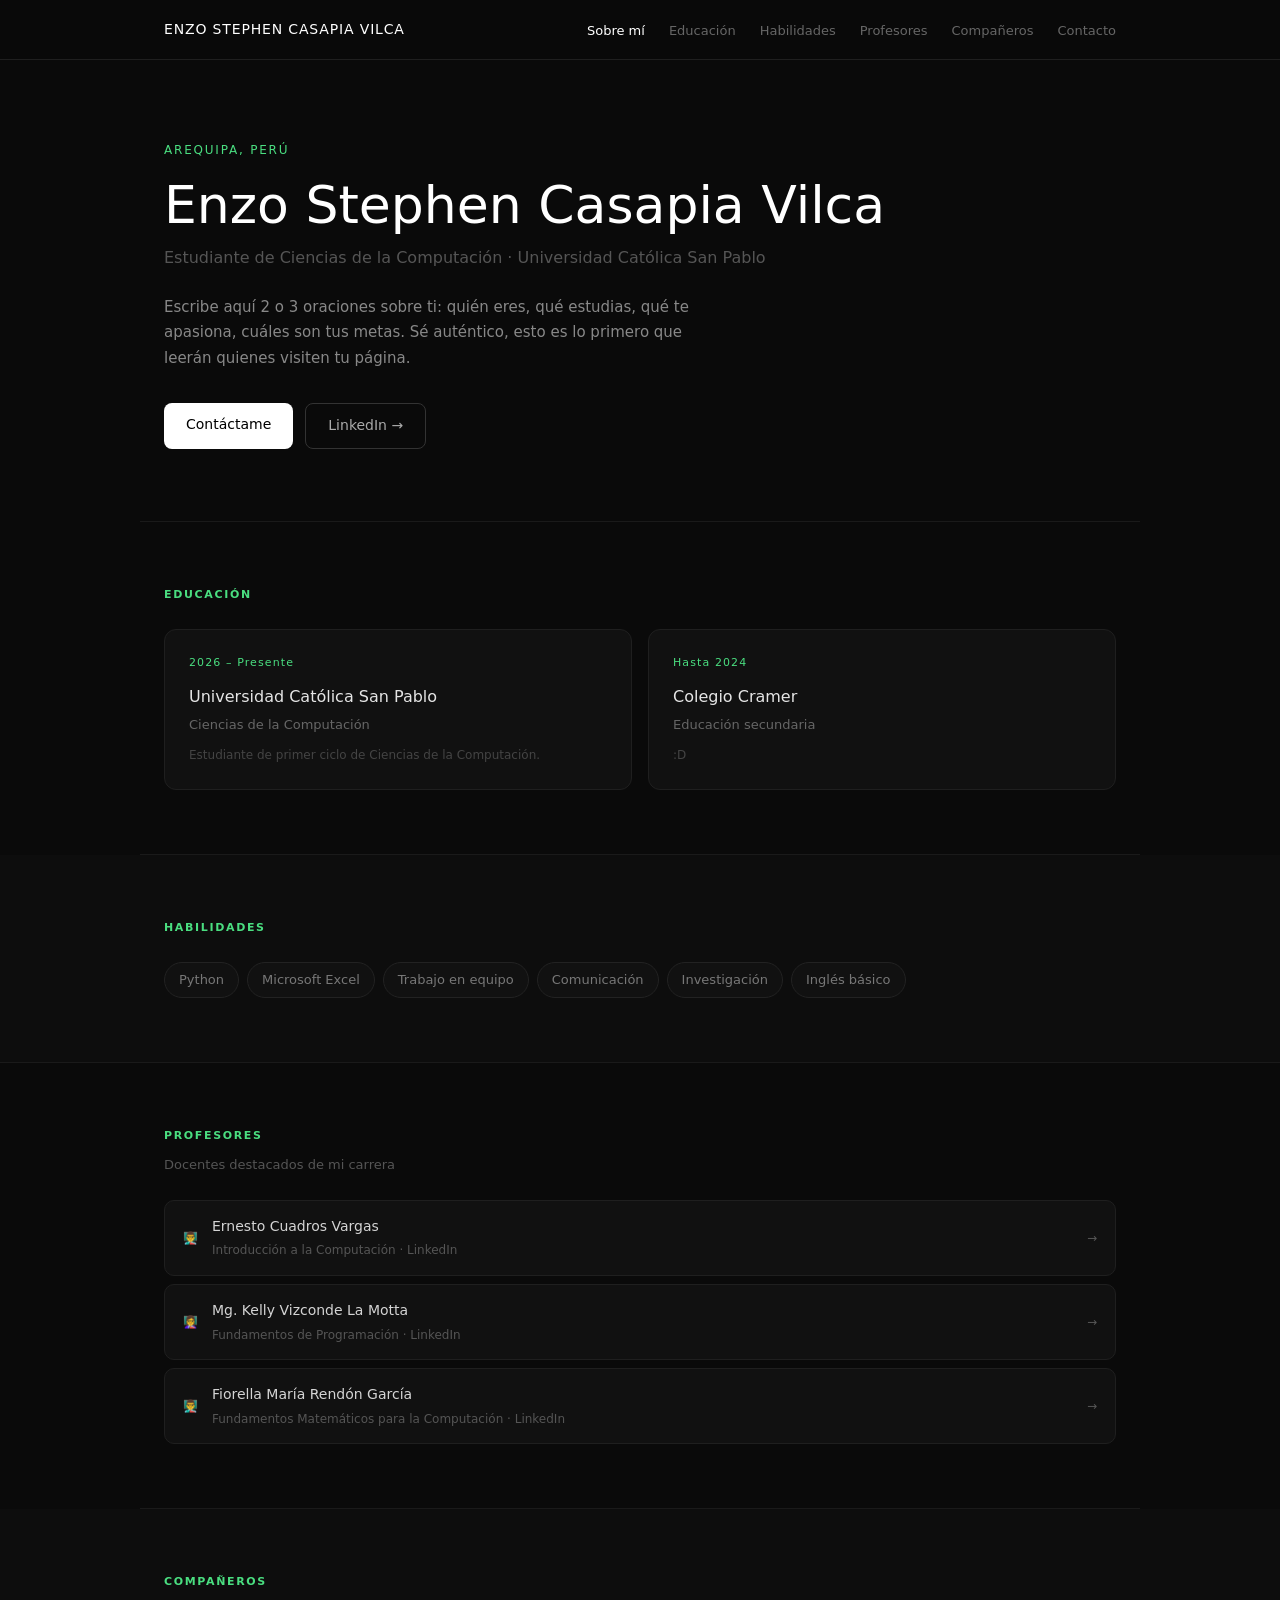
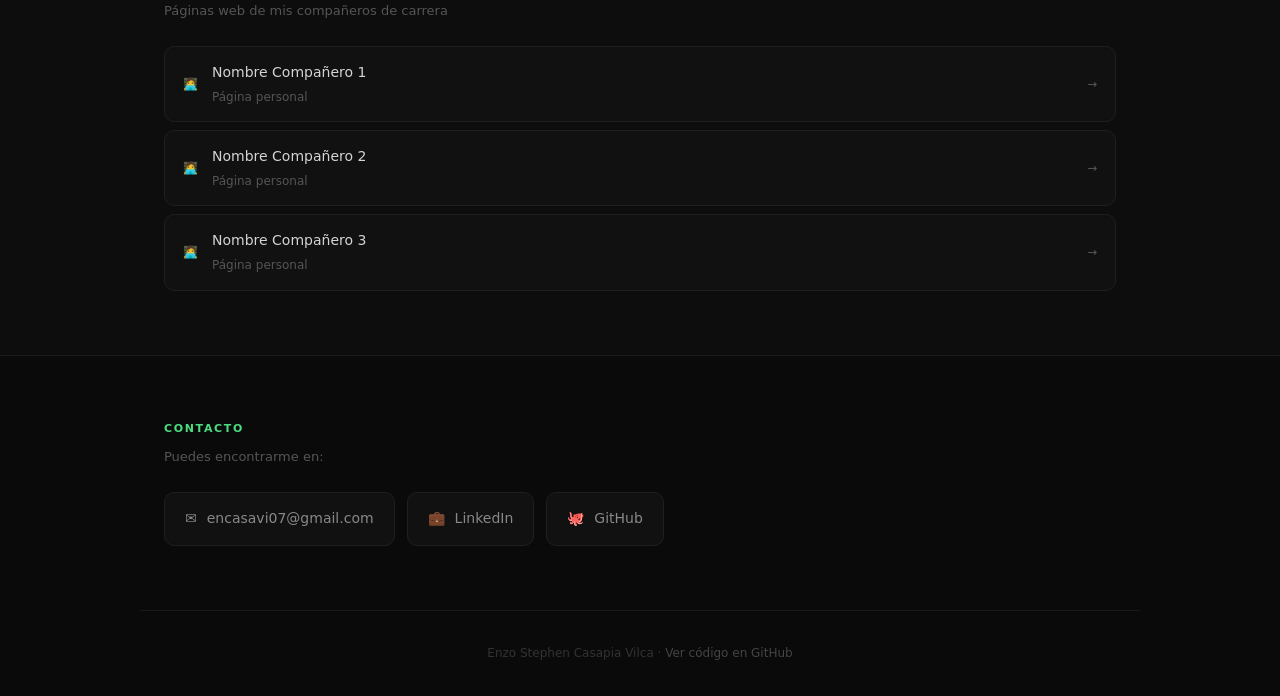
==== index.html @ 0efdcf2b "Mi página web" ====
<!DOCTYPE html>
<html lang="es">
<head>
  <meta charset="UTF-8" />
  <meta name="viewport" content="width=device-width, initial-scale=1.0" />

  <!-- SEO: Tu nombre exacto aquí para aparecer en Google -->
  <title>Enzo Stephen Casapia Vilca — Estudiante de Ciencias de la Computación</title>
  <meta name="description" content="Soy Enzo Stephen Casapia Vilca, estudiante de Ciencias de la Computación en Universidad Católica San Pablo. Conoce mi perfil académico, habilidades y proyectos." />
  <meta name="author" content="Enzo Stephen Casapia Vilca" />
  <meta name="keywords" content="Enzo Stephen Casapia Vilca, Ciencias de la Computación, Universidad Católica San Pablo, Arequipa, estudiante, CV" />

  <!-- Open Graph (para que se vea bonito al compartir en redes) -->
  <meta property="og:title" content="Enzo Stephen Casapia Vilca — Portafolio Personal" />
  <meta property="og:description" content="Estudiante de Ciencias de la Computación en Universidad Católica San Pablo." />
  <meta property="og:type" content="website" />
  <meta property="og:url" content="https://enzostephencasapiavilca.github.io" />

  <link rel="stylesheet" href="style.css" />
</head>
<body>

  <!-- BARRA DE NAVEGACIÓN -->
  <header>
    <nav>
      <span class="nav-nombre">Enzo Stephen Casapia Vilca</span>
      <ul>
        <li><a href="#sobre-mi">Sobre mí</a></li>
        <li><a href="#educacion">Educación</a></li>
        <li><a href="#habilidades">Habilidades</a></li>
        <li><a href="#profesores">Profesores</a></li>
        <li><a href="#compañeros">Compañeros</a></li>
        <li><a href="#contacto">Contacto</a></li>
      </ul>
    </nav>
  </header>

  <!-- SECCIÓN HÉROE (presentación principal) -->
  <section id="sobre-mi" class="hero">
    <div class="hero-contenido">
      <p class="etiqueta"> Arequipa, Perú</p>
      <h1>Enzo Stephen Casapia Vilca</h1>
      <p class="subtitulo">Estudiante de Ciencias de la Computación · Universidad Católica San Pablo</p>
      <p class="bio">
        Escribe aquí 2 o 3 oraciones sobre ti: quién eres, qué estudias,
        qué te apasiona, cuáles son tus metas. Sé auténtico, esto es lo
        primero que leerán quienes visiten tu página.
      </p>
      <div class="hero-botones">
        <a href="#contacto" class="btn-primario">Contáctame</a>
        <a href="https://www.linkedin.com/in/enzo-casapia-vilca-0873713b1/" target="_blank" class="btn-secundario">LinkedIn →</a>
      </div>
    </div>
  </section>

  <!-- SECCIÓN EDUCACIÓN -->
  <section id="educacion" class="seccion">
    <h2>Educación</h2>
    <div class="tarjetas">

      <div class="tarjeta">
        <span class="año">2026 – Presente</span>
        <h3>Universidad Católica San Pablo</h3>
        <p>Ciencias de la Computación</p>
        <p class="detalle">Estudiante de primer ciclo de Ciencias de la Computación.</p>
      </div>

      <div class="tarjeta">
        <span class="año">Hasta 2024</span>
        <h3>Colegio Cramer</h3>
        <p>Educación secundaria</p>
        <p class="detalle">:D</p>
      </div>

    </div>
  </section>

  <!-- SECCIÓN HABILIDADES -->
  <section id="habilidades" class="seccion fondo-alt">
    <h2>Habilidades</h2>
    <div class="tags-grid">
      <span class="tag">Python</span>
      <span class="tag">Microsoft Excel</span>
      <span class="tag">Trabajo en equipo</span>
      <span class="tag">Comunicación</span>
      <span class="tag">Investigación</span>
      <span class="tag">Inglés básico</span>
    </div>
  </section>

  <!-- SECCIÓN PROFESORES -->
  <section id="profesores" class="seccion">
    <h2>Profesores</h2>
    <p class="descripcion-seccion">Docentes destacados de mi carrera</p>
    <div class="lista-links">

      <a href="https://pe.linkedin.com/in/ecuadrosv" target="_blank" class="link-card">
        <span class="link-icono">👨‍🏫</span>
        <div>
          <strong>Ernesto Cuadros Vargas</strong>
          <span>Introducción a la Computación · LinkedIn</span>
        </div>
        <span class="flecha">→</span>
      </a>

      <a href="https://pe.linkedin.com/in/kelly-vizconde-la-motta-3a57a4143" target="_blank" class="link-card">
        <span class="link-icono">👩‍🏫</span>
        <div>
          <strong>Mg. Kelly Vizconde La Motta</strong>
          <span>Fundamentos de Programación · LinkedIn</span>
        </div>
        <span class="flecha">→</span>
      </a>

      <a href="https://www.linkedin.com/in/fiorella-mar%C3%ADa-rend%C3%B3n-garc%C3%ADa-7aa9b7374/" target="_blank" class="link-card">
        <span class="link-icono">👨‍🏫</span>
        <div>
          <strong>Fiorella María Rendón García</strong>
          <span>Fundamentos Matemáticos para la Computación · LinkedIn</span>
        </div>
        <span class="flecha">→</span>
      </a>

      <!-- Copia y pega más bloques "link-card" si tienes más profesores -->

    </div>
  </section>

  <!-- SECCIÓN COMPAÑEROS -->
  <section id="compañeros" class="seccion fondo-alt">
    <h2>Compañeros</h2>
    <p class="descripcion-seccion">Páginas web de mis compañeros de carrera</p>
    <div class="lista-links">

      <a href="https://compañero1.github.io" target="_blank" class="link-card">
        <span class="link-icono">🧑‍💻</span>
        <div>
          <strong>Nombre Compañero 1</strong>
          <span>Página personal</span>
        </div>
        <span class="flecha">→</span>
      </a>

      <a href="https://compañero2.github.io" target="_blank" class="link-card">
        <span class="link-icono">🧑‍💻</span>
        <div>
          <strong>Nombre Compañero 2</strong>
          <span>Página personal</span>
        </div>
        <span class="flecha">→</span>
      </a>

      <a href="https://compañero3.github.io" target="_blank" class="link-card">
        <span class="link-icono">🧑‍💻</span>
        <div>
          <strong>Nombre Compañero 3</strong>
          <span>Página personal</span>
        </div>
        <span class="flecha">→</span>
      </a>

      <!-- Copia y pega más bloques si tienes más compañeros -->

    </div>
  </section>

  <!-- SECCIÓN CONTACTO -->
  <section id="contacto" class="seccion">
    <h2>Contacto</h2>
    <p class="descripcion-seccion">Puedes encontrarme en:</p>
    <div class="contacto-grid">
      <a href="mailto:encasavi07@gmail.com" class="contacto-item">
        <span>✉️</span>
        <span>encasavi07@gmail.com</span>
      </a>
      <a href="https://www.linkedin.com/in/enzo-casapia-vilca-0873713b1/" target="_blank" class="contacto-item">
        <span>💼</span>
        <span>LinkedIn</span>
      </a>
      <a href="https://github.com/enzovi1009-a11y" target="_blank" class="contacto-item">
        <span>🐙</span>
        <span>GitHub</span>
      </a>
    </div>
  </section>

  <!-- PIE DE PÁGINA -->
  <footer>
    <p>Enzo Stephen Casapia Vilca · <a href="https://github.com/enzovi1009-a11y/mi-pagina-web" target="_blank">Ver código en GitHub</a></p>
  </footer>

  <script src="script.js"></script>
</body>
</html>
---- style.css ----
/* =============================================
   RESET Y BASE
   ============================================= */
*, *::before, *::after {
  margin: 0;
  padding: 0;
  box-sizing: border-box;
}

html {
  scroll-behavior: smooth; /* navegación suave entre secciones */
}

body {
  background-color: #0a0a0a;
  color: #d4d4d4;
  font-family: 'Segoe UI', system-ui, -apple-system, sans-serif;
  font-size: 16px;
  line-height: 1.7;
}

a {
  color: inherit;
  text-decoration: none;
}

/* =============================================
   BARRA DE NAVEGACIÓN
   ============================================= */
header {
  position: sticky;
  top: 0;
  z-index: 100;
  background-color: rgba(10, 10, 10, 0.92);
  backdrop-filter: blur(10px);
  border-bottom: 0.5px solid #1f1f1f;
}

nav {
  max-width: 1000px;
  margin: 0 auto;
  padding: 16px 24px;
  display: flex;
  justify-content: space-between;
  align-items: center;
  flex-wrap: wrap;
  gap: 12px;
}

.nav-nombre {
  font-size: 14px;
  font-weight: 500;
  color: #ffffff;
  letter-spacing: 0.06em;
  text-transform: uppercase;
}

nav ul {
  list-style: none;
  display: flex;
  gap: 24px;
  flex-wrap: wrap;
}

nav ul li a {
  font-size: 13px;
  color: #666;
  transition: color 0.2s;
}

nav ul li a:hover {
  color: #ffffff;
}

/* =============================================
   SECCIÓN HÉROE
   ============================================= */
.hero {
  max-width: 1000px;
  margin: 0 auto;
  padding: 80px 24px 72px;
  border-bottom: 0.5px solid #1a1a1a;
}

.etiqueta {
  font-size: 12px;
  color: #4ade80;
  letter-spacing: 0.15em;
  text-transform: uppercase;
  margin-bottom: 16px;
}

.hero h1 {
  font-size: clamp(32px, 5vw, 52px);
  font-weight: 500;
  color: #ffffff;
  line-height: 1.1;
  margin-bottom: 10px;
}

.subtitulo {
  font-size: 16px;
  color: #555;
  margin-bottom: 24px;
}

.bio {
  font-size: 15px;
  color: #888;
  max-width: 560px;
  margin-bottom: 32px;
}

.hero-botones {
  display: flex;
  gap: 12px;
  flex-wrap: wrap;
}

.btn-primario {
  background-color: #ffffff;
  color: #000000;
  padding: 10px 22px;
  border-radius: 8px;
  font-size: 14px;
  font-weight: 500;
  transition: background-color 0.2s;
}

.btn-primario:hover {
  background-color: #e5e5e5;
}

.btn-secundario {
  border: 0.5px solid #333;
  color: #aaa;
  padding: 10px 22px;
  border-radius: 8px;
  font-size: 14px;
  transition: border-color 0.2s, color 0.2s;
}

.btn-secundario:hover {
  border-color: #666;
  color: #fff;
}

/* =============================================
   SECCIONES GENERALES
   ============================================= */
.seccion {
  max-width: 1000px;
  margin: 0 auto;
  padding: 64px 24px;
  border-bottom: 0.5px solid #1a1a1a;
}

.fondo-alt {
  background-color: #0d0d0d;
  max-width: 100%;
}

.fondo-alt > * {
  max-width: 1000px;
  margin-left: auto;
  margin-right: auto;
}

.fondo-alt.seccion {
  padding-left: 0;
  padding-right: 0;
}

.fondo-alt.seccion h2,
.fondo-alt.seccion .descripcion-seccion,
.fondo-alt.seccion .tags-grid,
.fondo-alt.seccion .lista-links {
  padding-left: 24px;
  padding-right: 24px;
}

.seccion h2 {
  font-size: 11px;
  color: #4ade80;
  letter-spacing: 0.15em;
  text-transform: uppercase;
  margin-bottom: 8px;
}

.descripcion-seccion {
  font-size: 13px;
  color: #555;
  margin-bottom: 24px;
}

/* =============================================
   TARJETAS DE EDUCACIÓN
   ============================================= */
.tarjetas {
  display: grid;
  grid-template-columns: repeat(auto-fit, minmax(280px, 1fr));
  gap: 16px;
  margin-top: 24px;
}

.tarjeta {
  background-color: #111;
  border: 0.5px solid #1f1f1f;
  border-radius: 12px;
  padding: 24px;
  transition: border-color 0.2s;
}

.tarjeta:hover {
  border-color: #333;
}

.año {
  font-size: 11px;
  color: #4ade80;
  letter-spacing: 0.1em;
  display: block;
  margin-bottom: 10px;
}

.tarjeta h3 {
  font-size: 16px;
  font-weight: 500;
  color: #e5e5e5;
  margin-bottom: 4px;
}

.tarjeta p {
  font-size: 13px;
  color: #666;
}

.detalle {
  margin-top: 10px;
  font-size: 12px !important;
  color: #444 !important;
  line-height: 1.6;
}

/* =============================================
   TAGS DE HABILIDADES
   ============================================= */
.tags-grid {
  display: flex;
  flex-wrap: wrap;
  gap: 8px;
  margin-top: 24px;
}

.tag {
  background-color: #111;
  border: 0.5px solid #222;
  color: #777;
  padding: 6px 14px;
  border-radius: 100px;
  font-size: 13px;
  transition: border-color 0.2s, color 0.2s;
}

.tag:hover {
  border-color: #444;
  color: #ccc;
}

/* =============================================
   LISTA DE LINKS (profesores y compañeros)
   ============================================= */
.lista-links {
  display: flex;
  flex-direction: column;
  gap: 8px;
  margin-top: 24px;
}

.link-card {
  display: flex;
  align-items: center;
  gap: 14px;
  background-color: #111;
  border: 0.5px solid #1f1f1f;
  border-radius: 10px;
  padding: 14px 18px;
  transition: border-color 0.2s, background-color 0.2s;
}

.link-card:hover {
  border-color: #333;
  background-color: #161616;
}

.link-icono {
  font-size: 20px;
  flex-shrink: 0;
}

.link-card div {
  flex: 1;
  display: flex;
  flex-direction: column;
  gap: 2px;
}

.link-card strong {
  font-size: 14px;
  color: #d4d4d4;
  font-weight: 500;
}

.link-card span {
  font-size: 12px;
  color: #555;
}

.flecha {
  color: #333;
  font-size: 16px;
  transition: color 0.2s;
}

.link-card:hover .flecha {
  color: #666;
}

/* =============================================
   SECCIÓN CONTACTO
   ============================================= */
.contacto-grid {
  display: flex;
  flex-wrap: wrap;
  gap: 12px;
  margin-top: 24px;
}

.contacto-item {
  display: flex;
  align-items: center;
  gap: 10px;
  background-color: #111;
  border: 0.5px solid #1f1f1f;
  border-radius: 10px;
  padding: 14px 20px;
  font-size: 14px;
  color: #888;
  transition: border-color 0.2s, color 0.2s;
}

.contacto-item:hover {
  border-color: #333;
  color: #e5e5e5;
}

/* =============================================
   PIE DE PÁGINA
   ============================================= */
footer {
  text-align: center;
  padding: 32px 24px;
  font-size: 12px;
  color: #333;
}

footer a {
  color: #444;
  transition: color 0.2s;
}

footer a:hover {
  color: #888;
}

/* =============================================
   RESPONSIVE (celular)
   ============================================= */
@media (max-width: 600px) {
  nav ul {
    gap: 14px;
  }
  nav ul li a {
    font-size: 11px;
  }
  .hero {
    padding: 48px 20px 48px;
  }
}
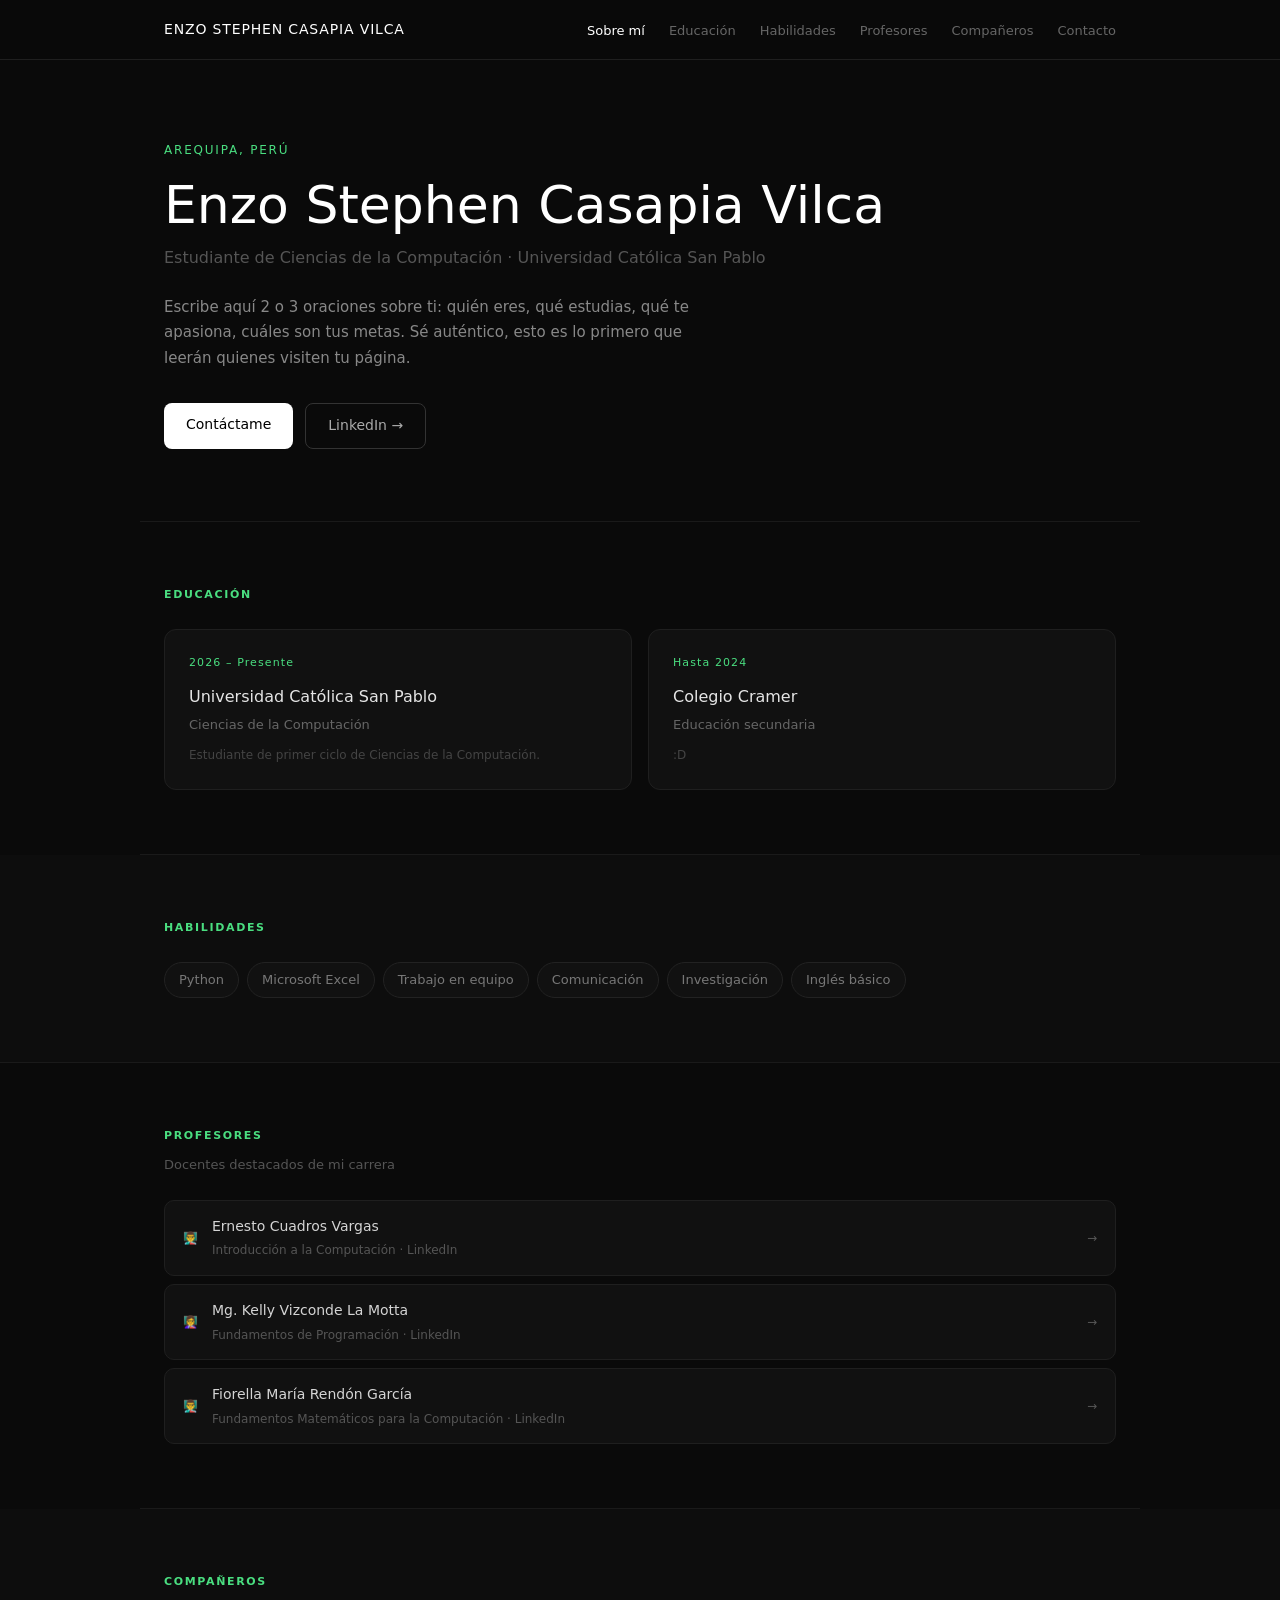
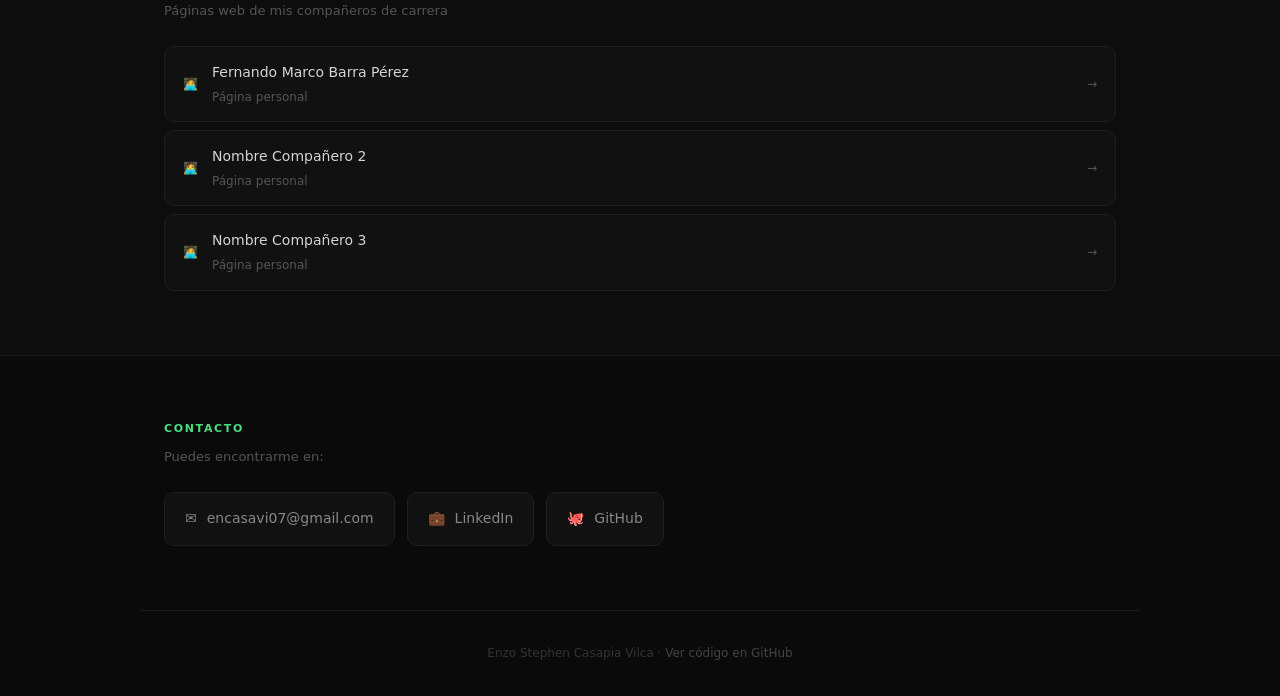
==== commit ae380b06: "Update index.html" ====
--- a/index.html
+++ b/index.html
@@ -135,13 +135,13 @@
       <a href="https://compañero1.github.io" target="_blank" class="link-card">
         <span class="link-icono">🧑‍💻</span>
         <div>
-          <strong>Nombre Compañero 1</strong>
+          <strong>Fernando Marco Barra Pérez</strong>
           <span>Página personal</span>
         </div>
         <span class="flecha">→</span>
       </a>
 
-      <a href="https://compañero2.github.io" target="_blank" class="link-card">
+      <a href="https://fernandoucsp.github.io/proyecto2/" target="_blank" class="link-card">
         <span class="link-icono">🧑‍💻</span>
         <div>
           <strong>Nombre Compañero 2</strong>
@@ -191,4 +191,4 @@
 
   <script src="script.js"></script>
 </body>
-</html>+</html>
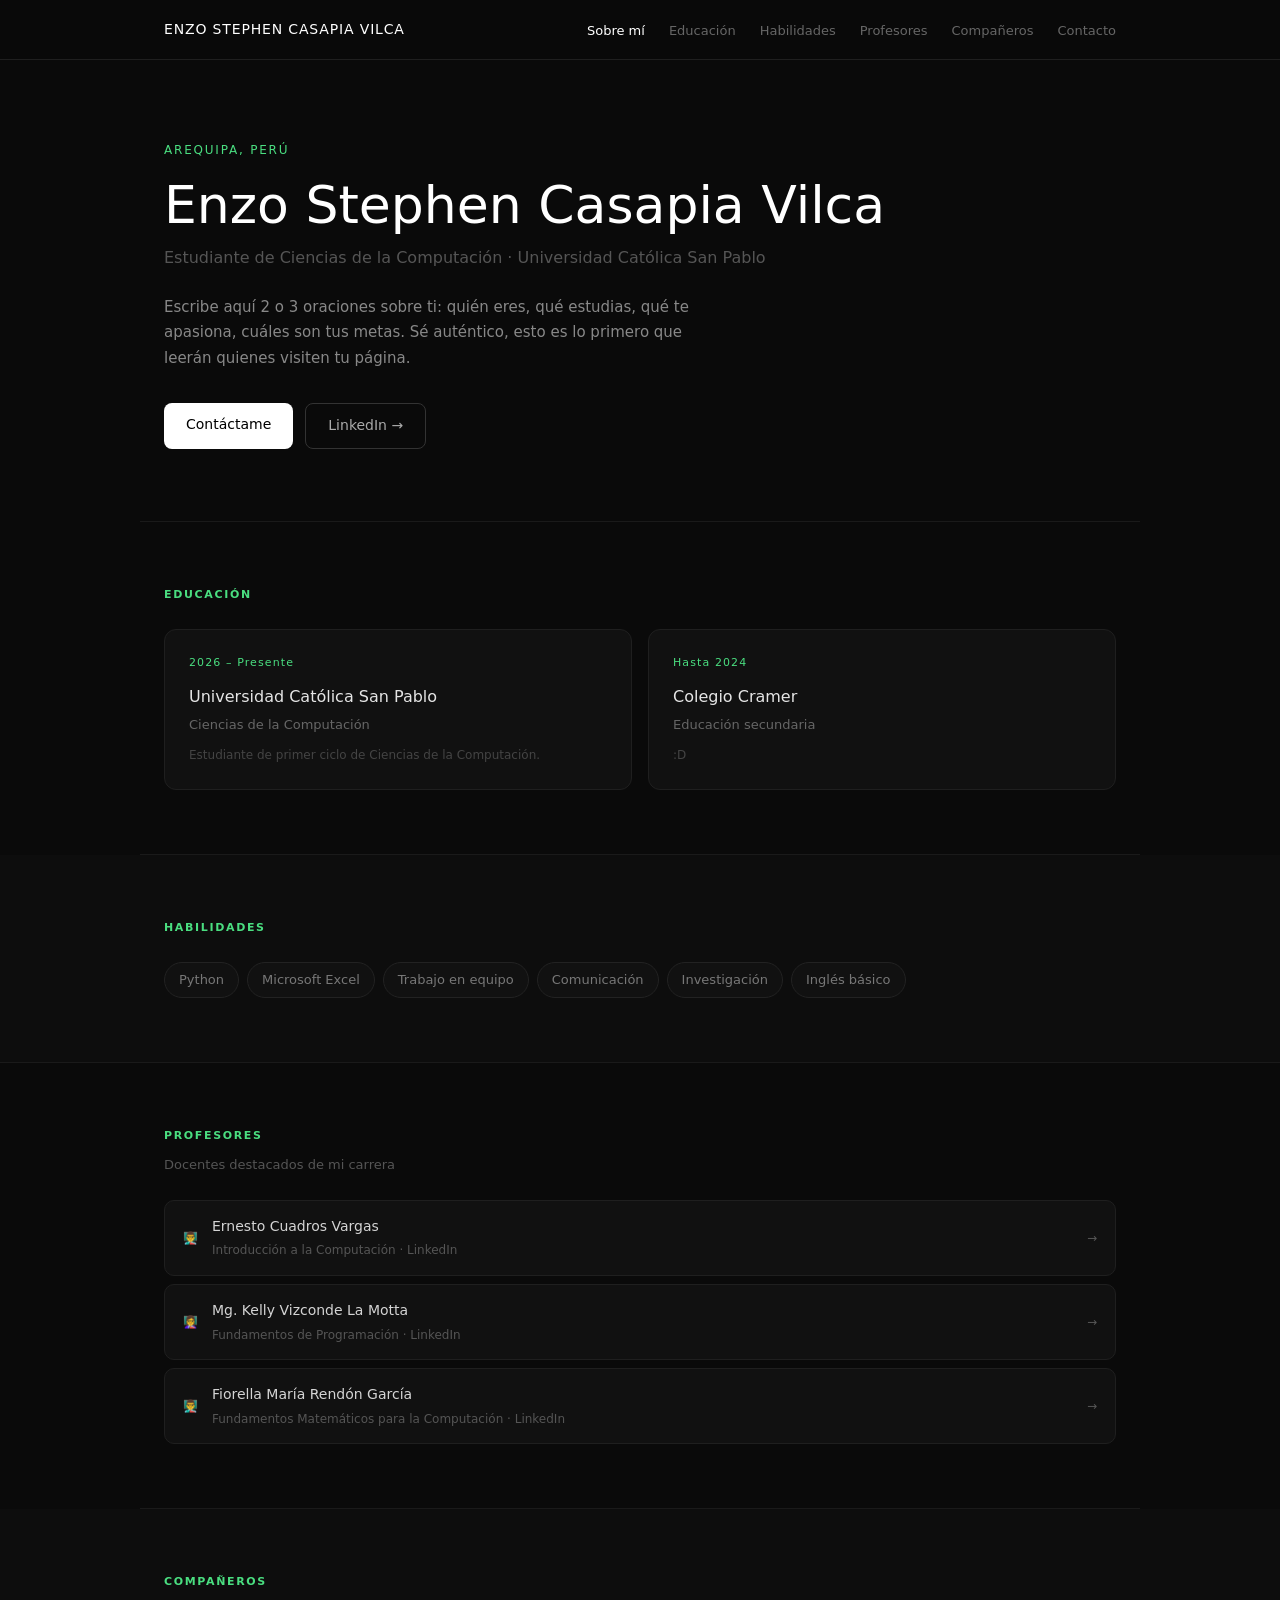
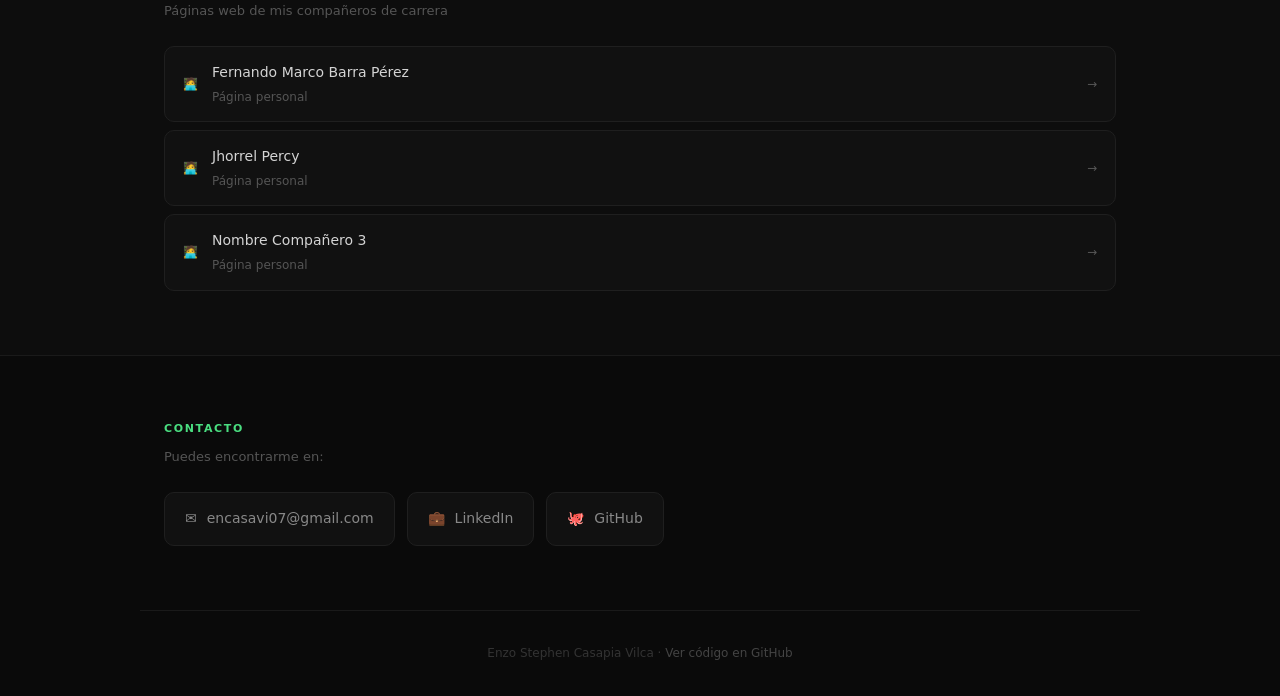
==== commit bb93afe5: "Update index.html" ====
--- a/index.html
+++ b/index.html
@@ -132,7 +132,7 @@
     <p class="descripcion-seccion">Páginas web de mis compañeros de carrera</p>
     <div class="lista-links">
 
-      <a href="https://compañero1.github.io" target="_blank" class="link-card">
+      <a href="https://fernandoucsp.github.io/proyecto2/" target="_blank" class="link-card">
         <span class="link-icono">🧑‍💻</span>
         <div>
           <strong>Fernando Marco Barra Pérez</strong>
@@ -141,10 +141,10 @@
         <span class="flecha">→</span>
       </a>
 
-      <a href="https://fernandoucsp.github.io/proyecto2/" target="_blank" class="link-card">
+      <a href="https://jhorellpercy.github.io/Pagina-del-trabajo-final/" target="_blank" class="link-card">
         <span class="link-icono">🧑‍💻</span>
         <div>
-          <strong>Nombre Compañero 2</strong>
+          <strong>Jhorrel Percy</strong>
           <span>Página personal</span>
         </div>
         <span class="flecha">→</span>
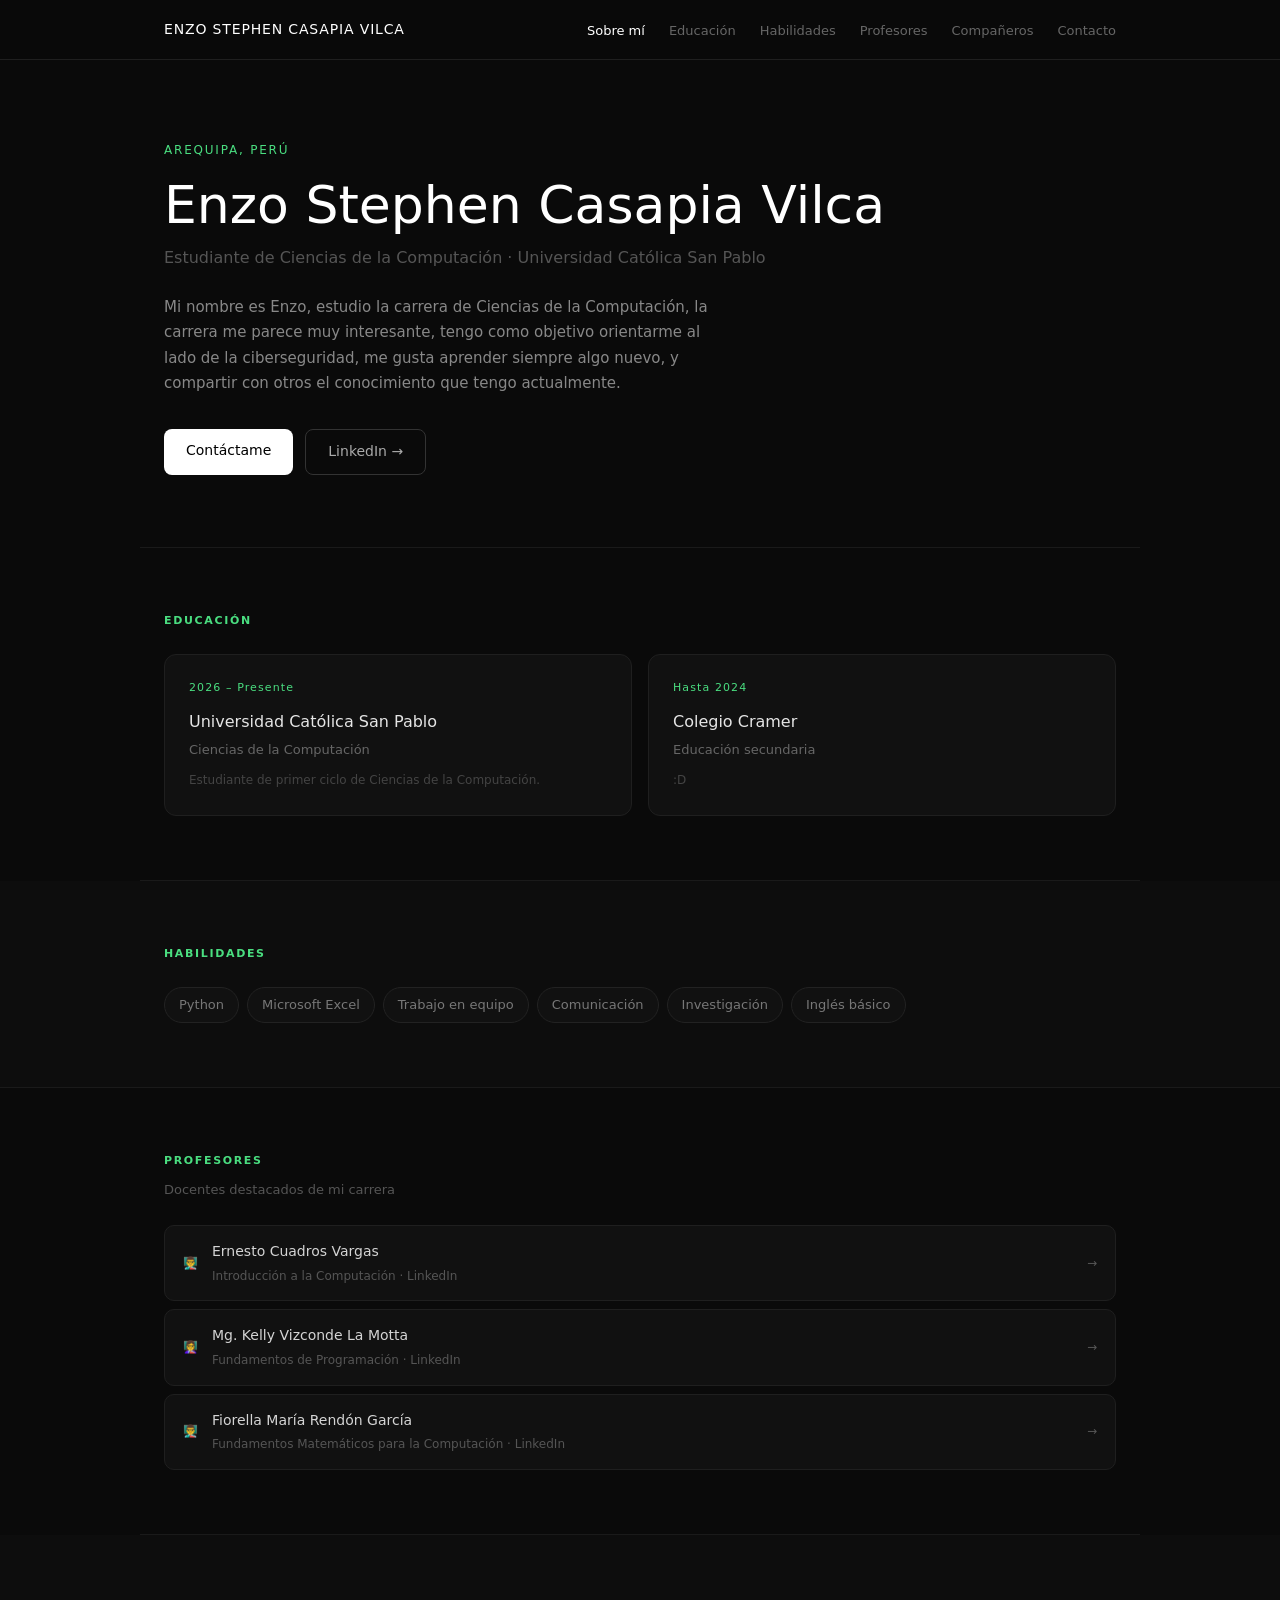
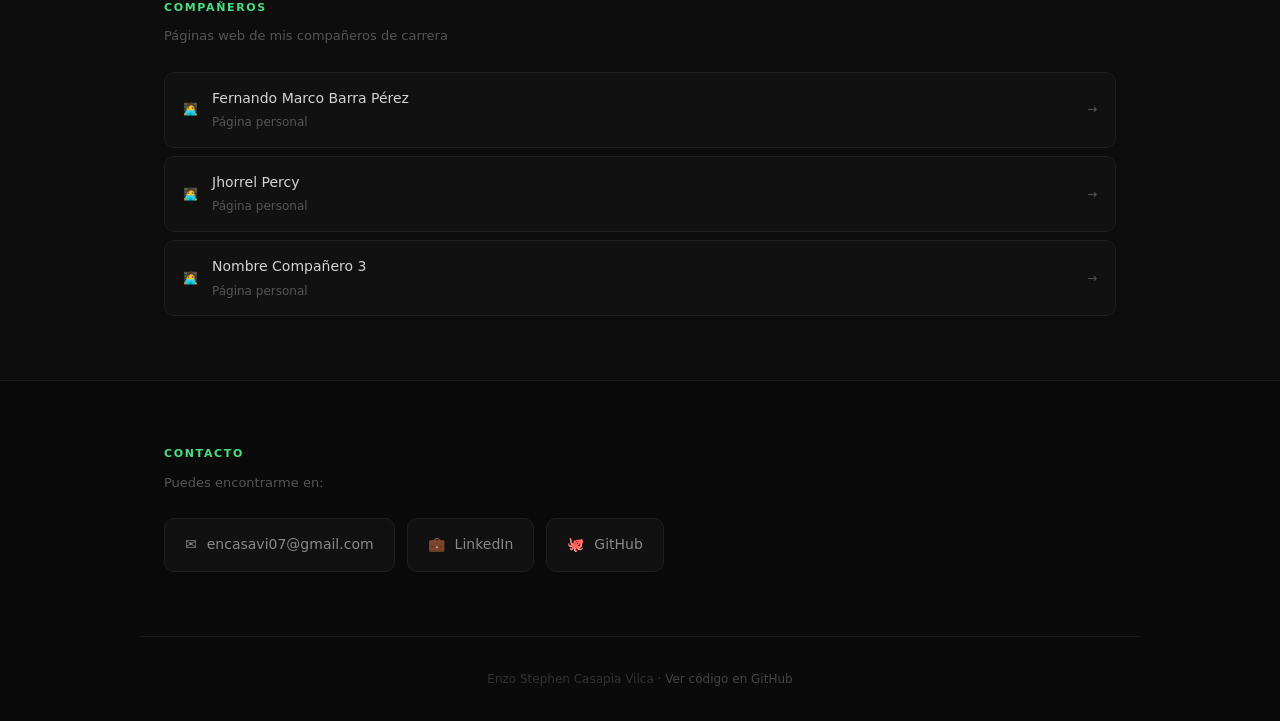
==== commit ed8764d6: "Update index.html" ====
--- a/index.html
+++ b/index.html
@@ -42,9 +42,9 @@
       <h1>Enzo Stephen Casapia Vilca</h1>
       <p class="subtitulo">Estudiante de Ciencias de la Computación · Universidad Católica San Pablo</p>
       <p class="bio">
-        Escribe aquí 2 o 3 oraciones sobre ti: quién eres, qué estudias,
-        qué te apasiona, cuáles son tus metas. Sé auténtico, esto es lo
-        primero que leerán quienes visiten tu página.
+        Mi nombre es Enzo, estudio la carrera de Ciencias de la Computación, la carrera  me parece muy interesante, tengo
+        como objetivo orientarme al lado de la ciberseguridad, me gusta aprender siempre algo nuevo, y compartir con otros
+        el conocimiento que tengo actualmente.
       </p>
       <div class="hero-botones">
         <a href="#contacto" class="btn-primario">Contáctame</a>
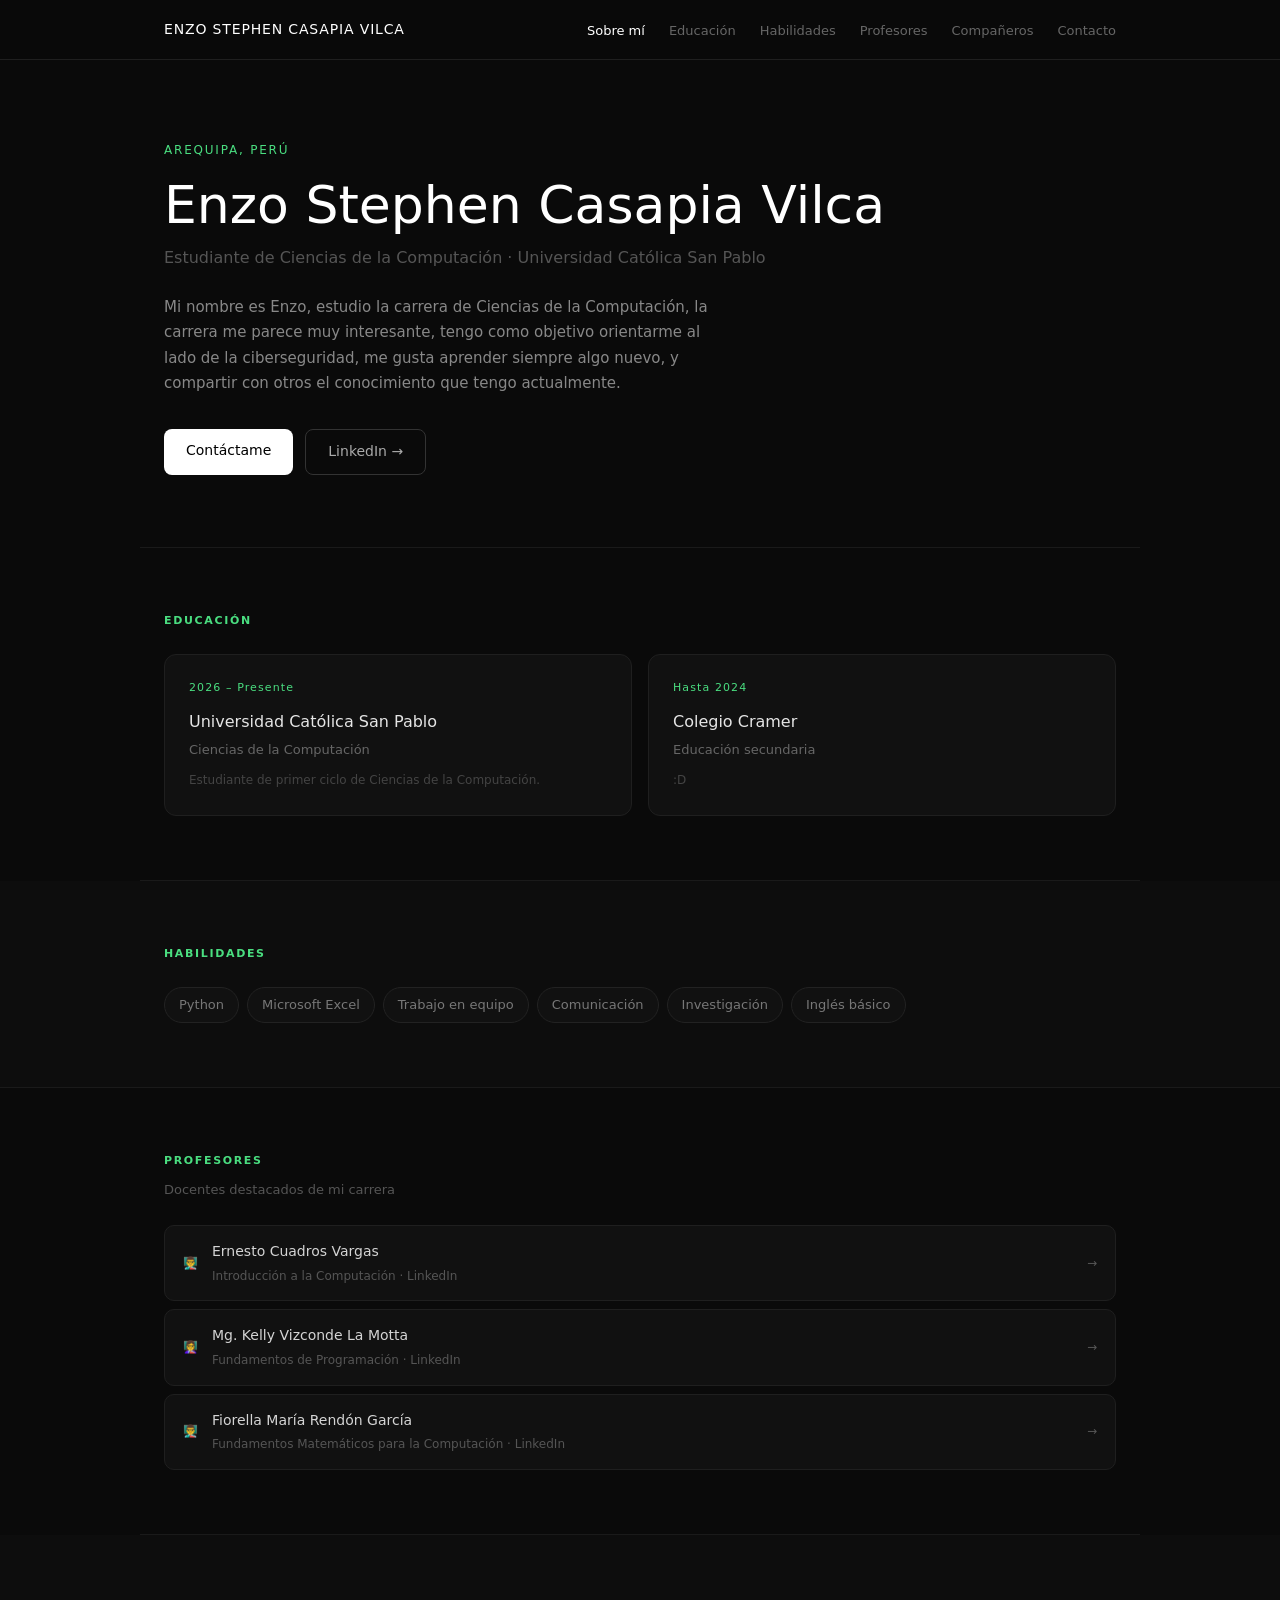
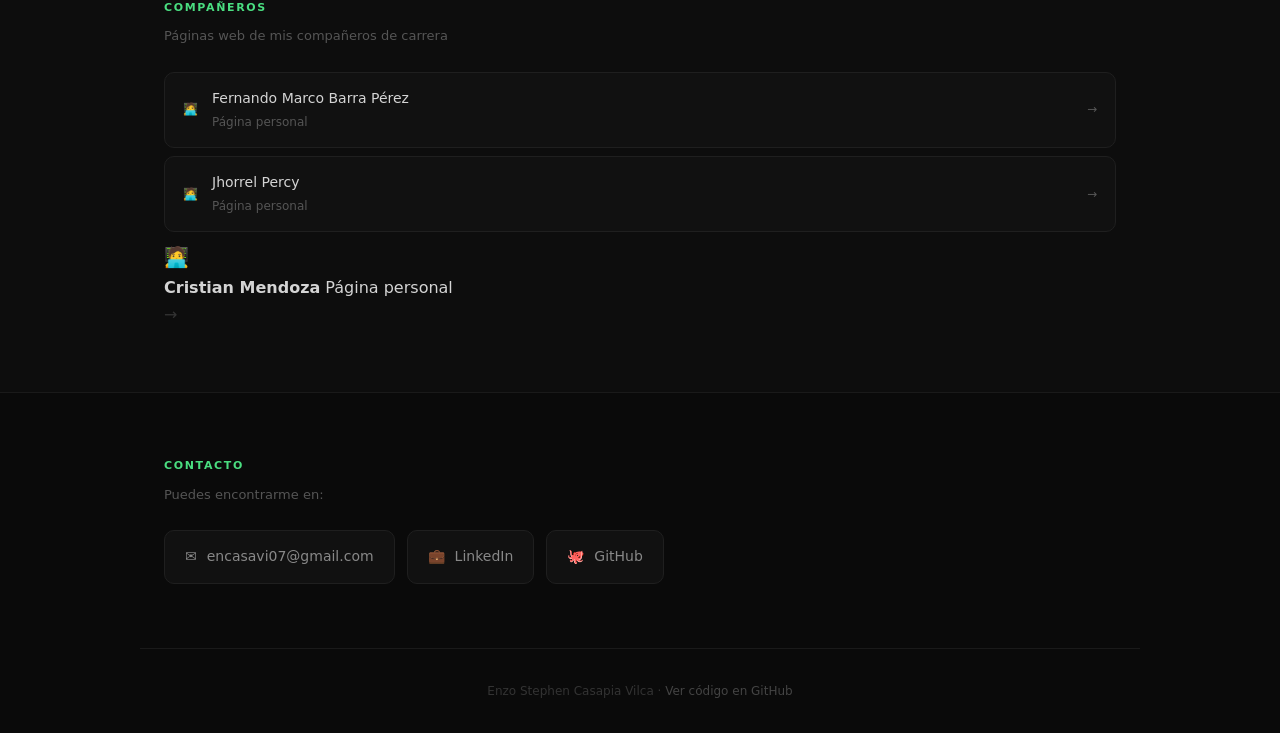
==== commit c5f0d399: "Update index.html" ====
--- a/index.html
+++ b/index.html
@@ -150,10 +150,10 @@
         <span class="flecha">→</span>
       </a>
 
-      <a href="https://compañero3.github.io" target="_blank" class="link-card">
+      <a href="https://layerlink-ops.github.io/melodian.ai/">
         <span class="link-icono">🧑‍💻</span>
         <div>
-          <strong>Nombre Compañero 3</strong>
+          <strong>Cristian Mendoza</strong>
           <span>Página personal</span>
         </div>
         <span class="flecha">→</span>
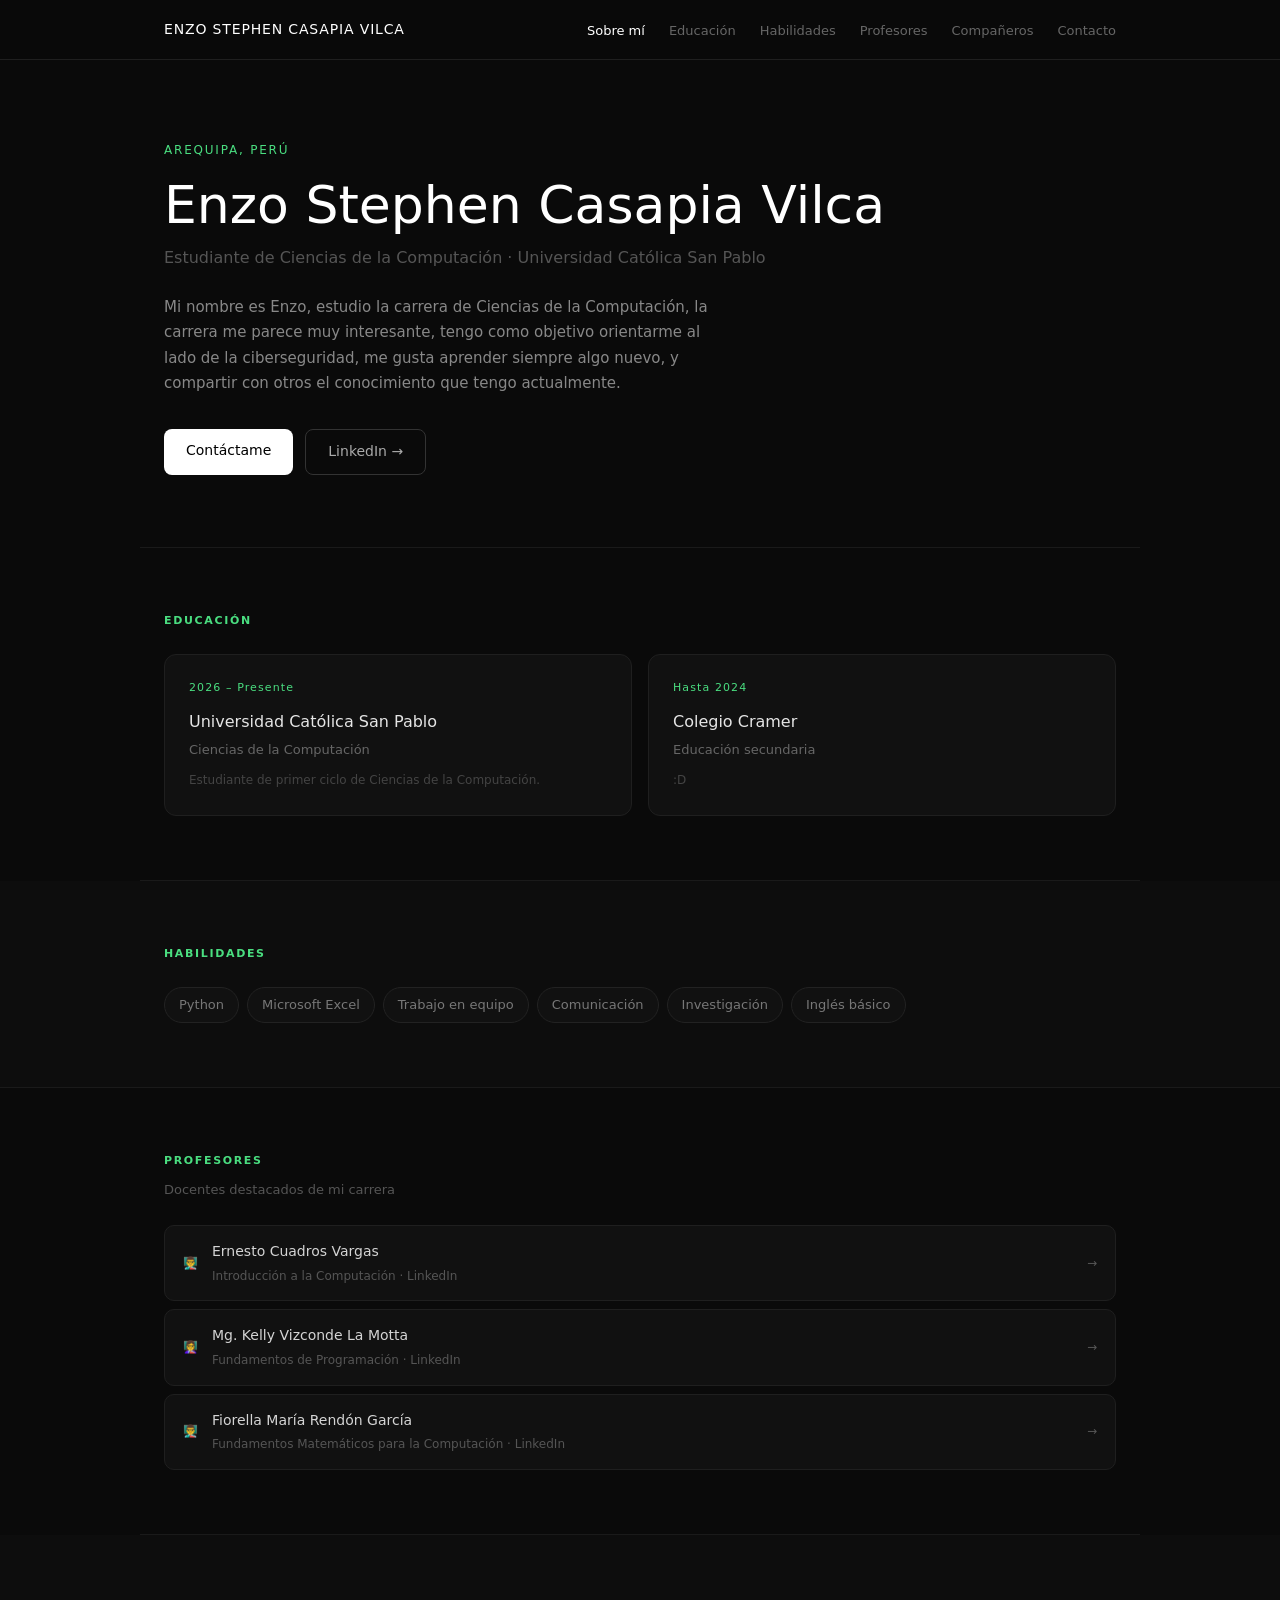
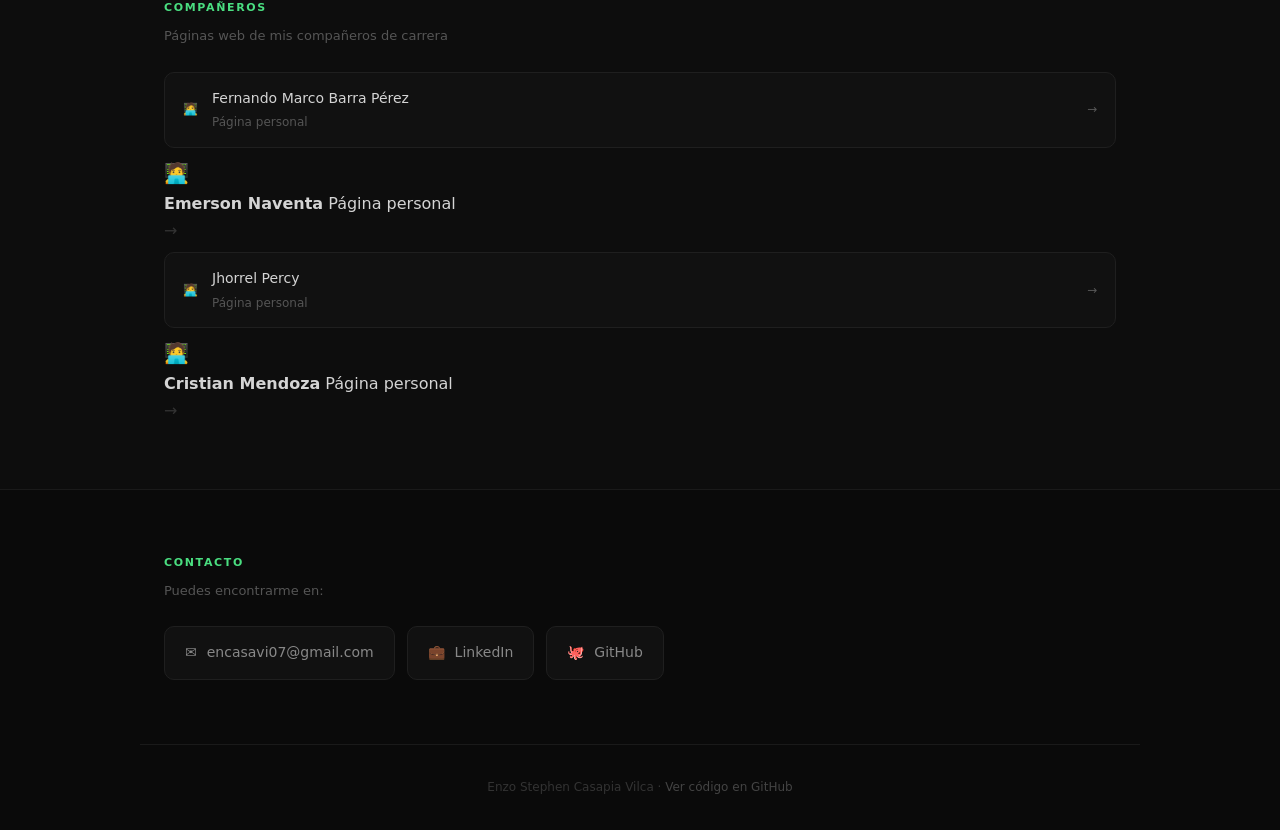
==== commit 327fc5ef: "Update index.html" ====
--- a/index.html
+++ b/index.html
@@ -140,7 +140,14 @@
         </div>
         <span class="flecha">→</span>
       </a>
-
+      <a href="https://emerson-naventa-caceres.github.io/Emerson-Naventa/">
+        <span class="link-icono">🧑‍💻</span>
+        <div>
+          <strong>Emerson Naventa</strong>
+          <span>Página personal</span>
+        </div>
+        <span class="flecha">→</span>
+      </a>
       <a href="https://jhorellpercy.github.io/Pagina-del-trabajo-final/" target="_blank" class="link-card">
         <span class="link-icono">🧑‍💻</span>
         <div>
